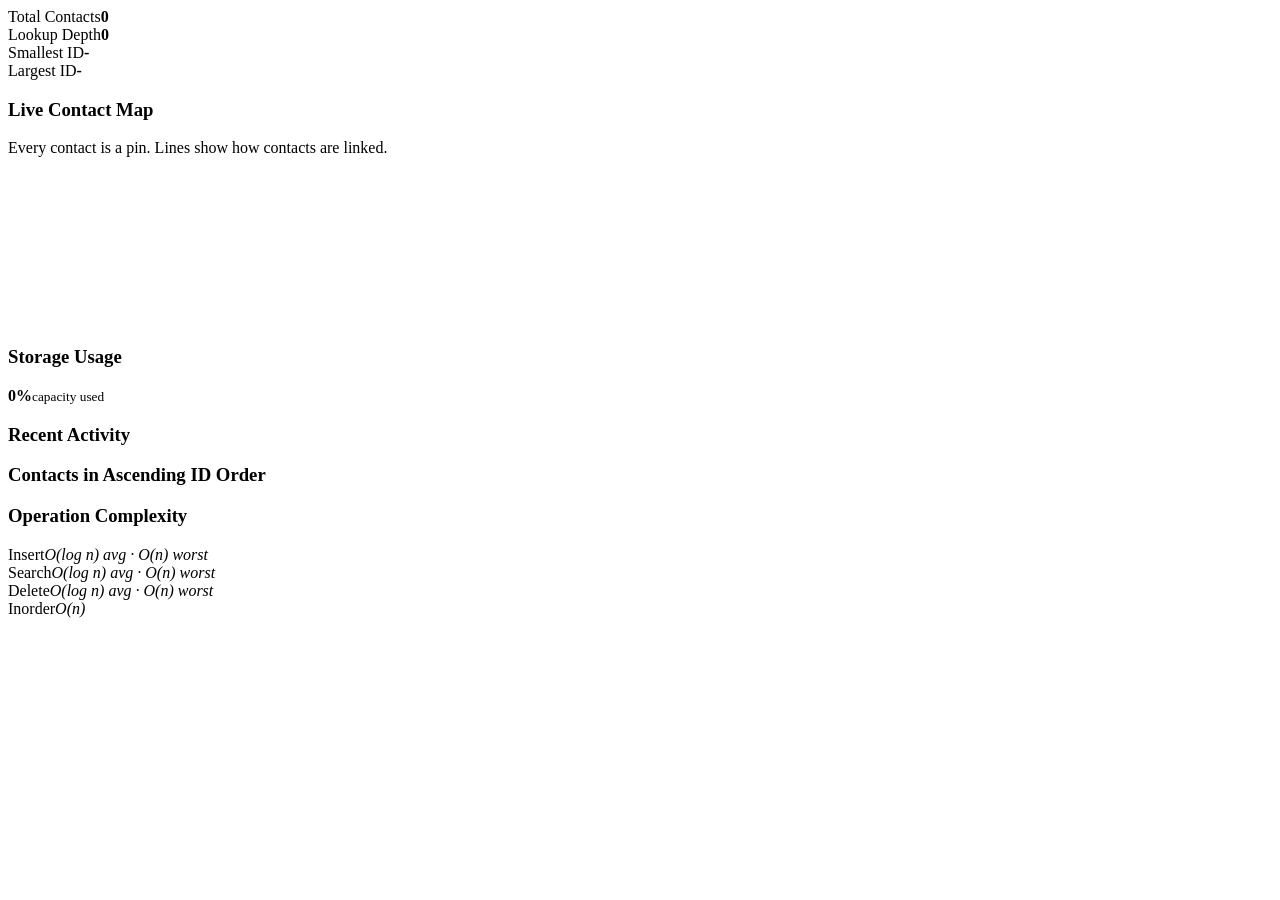
==== index.html @ 76a58af1 "Create index.html" ====
<!DOCTYPE html>
<html lang="en"><head><meta charset="UTF-8"><meta name="viewport" content="width=device-width,initial-scale=1">
<title>Good Morning, Student 👋 | ContactHub</title><link rel="stylesheet" href="style.css"></head>
<body data-page="index" data-title="Good Morning, Student 👋" data-sub="Smart contact management, organized and searchable.">
<main class="content">

<section class="stats">
 <div class="panel stat"><span>Total Contacts</span><b id="s-count">0</b><i></i></div>
 <div class="panel stat"><span>Lookup Depth</span><b id="s-height">0</b><i></i></div>
 <div class="panel stat"><span>Smallest ID</span><b id="s-min">-</b><i></i></div>
 <div class="panel stat"><span>Largest ID</span><b id="s-max">-</b><i></i></div>
</section>
<section class="grid2">
 <div class="panel"><h3>Live Contact Map</h3><p class="mut">Every contact is a pin. Lines show how contacts are linked.</p><div class="map"><svg id="tree"></svg></div></div>
 <div class="col">
  <div class="panel"><h3>Storage Usage</h3><div class="ringwrap"><div class="ring" id="ring"><div><b id="ring-v">0%</b><small>capacity used</small></div></div></div></div>
  <div class="panel"><h3>Recent Activity</h3><ul class="feed" id="feed"></ul></div>
 </div>
</section>
<section class="panel"><h3>Contacts in Ascending ID Order</h3><div class="chips" id="chips"></div></section>
<section class="panel"><h3>Operation Complexity</h3>
 <div class="bars"><div><span>Insert</span><em style="--w:55%">O(log n) avg · O(n) worst</em></div><div><span>Search</span><em style="--w:55%">O(log n) avg · O(n) worst</em></div><div><span>Delete</span><em style="--w:55%">O(log n) avg · O(n) worst</em></div><div><span>Inorder</span><em style="--w:90%">O(n)</em></div></div></section>
</main>
<script src="app.js"></script></body></html>
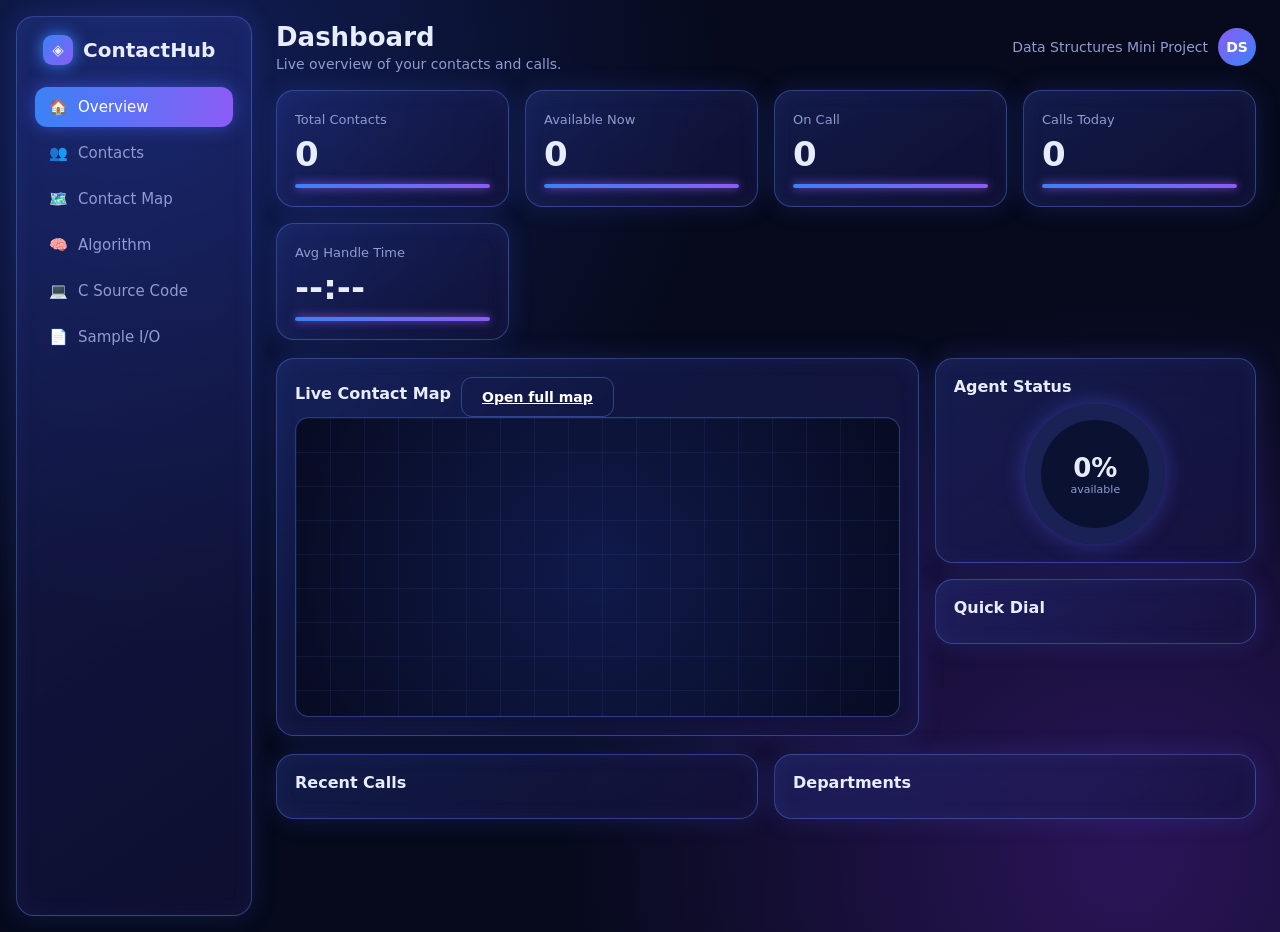
==== commit 96350b7c: "Update index.html" ====
--- a/index.html
+++ b/index.html
@@ -1,24 +1,25 @@
 <!DOCTYPE html>
 <html lang="en"><head><meta charset="UTF-8"><meta name="viewport" content="width=device-width,initial-scale=1">
-<title>Good Morning, Student 👋 | ContactHub</title><link rel="stylesheet" href="style.css"></head>
-<body data-page="index" data-title="Good Morning, Student 👋" data-sub="Smart contact management, organized and searchable.">
+<title>Dashboard | ContactHub</title><link rel="stylesheet" href="style.css"></head>
+<body data-page="index" data-title="Dashboard" data-sub="Live overview of your contacts and calls.">
 <main class="content">
-
 <section class="stats">
- <div class="panel stat"><span>Total Contacts</span><b id="s-count">0</b><i></i></div>
- <div class="panel stat"><span>Lookup Depth</span><b id="s-height">0</b><i></i></div>
- <div class="panel stat"><span>Smallest ID</span><b id="s-min">-</b><i></i></div>
- <div class="panel stat"><span>Largest ID</span><b id="s-max">-</b><i></i></div>
+ <div class="panel stat"><span>Total Contacts</span><b id="s-total">0</b><i></i></div>
+ <div class="panel stat"><span>Available Now</span><b id="s-av">0</b><i></i></div>
+ <div class="panel stat"><span>On Call</span><b id="s-on">0</b><i></i></div>
+ <div class="panel stat"><span>Calls Today</span><b id="s-calls">0</b><i></i></div>
+ <div class="panel stat"><span>Avg Handle Time</span><b id="s-aht">--:--</b><i></i></div>
 </section>
 <section class="grid2">
- <div class="panel"><h3>Live Contact Map</h3><p class="mut">Every contact is a pin. Lines show how contacts are linked.</p><div class="map"><svg id="tree"></svg></div></div>
+ <div class="panel"><div class="row between"><h3>Live Contact Map</h3><a class="btn ghost" href="map.html">Open full map</a></div><div class="map"><svg id="map"></svg></div></div>
  <div class="col">
-  <div class="panel"><h3>Storage Usage</h3><div class="ringwrap"><div class="ring" id="ring"><div><b id="ring-v">0%</b><small>capacity used</small></div></div></div></div>
-  <div class="panel"><h3>Recent Activity</h3><ul class="feed" id="feed"></ul></div>
+  <div class="panel"><h3>Agent Status</h3><div class="ringwrap"><div class="ring" id="ring"><div><b id="ring-v">0%</b><small>available</small></div></div></div><div class="legend" id="legend"></div></div>
+  <div class="panel"><h3>Quick Dial</h3><ul class="ul" id="dial"></ul></div>
  </div>
 </section>
-<section class="panel"><h3>Contacts in Ascending ID Order</h3><div class="chips" id="chips"></div></section>
-<section class="panel"><h3>Operation Complexity</h3>
- <div class="bars"><div><span>Insert</span><em style="--w:55%">O(log n) avg · O(n) worst</em></div><div><span>Search</span><em style="--w:55%">O(log n) avg · O(n) worst</em></div><div><span>Delete</span><em style="--w:55%">O(log n) avg · O(n) worst</em></div><div><span>Inorder</span><em style="--w:90%">O(n)</em></div></div></section>
+<section class="grid2 eq">
+ <div class="panel"><h3>Recent Calls</h3><ul class="feed" id="feed"></ul></div>
+ <div class="panel"><h3>Departments</h3><div class="bars" id="depts"></div></div>
+</section>
 </main>
 <script src="app.js"></script></body></html>
--- a/style.css
+++ b/style.css
@@ -0,0 +1,55 @@
+:root{--bg:#060a1c;--line:rgba(96,140,255,.38);--blue:#3b82f6;--violet:#8b5cf6;--txt:#e8ecff;--mut:#8f9bd1;--ok:#22d3a6;--bad:#ff5c7a}
+*{box-sizing:border-box;margin:0;padding:0}
+body{font-family:'Segoe UI',system-ui,sans-serif;color:var(--txt);min-height:100vh;display:flex;
+background:radial-gradient(circle at 12% 8%,rgba(40,70,200,.35),transparent 40%),radial-gradient(circle at 88% 92%,rgba(110,40,200,.35),transparent 40%),var(--bg)}
+.side{width:236px;flex:none;height:100vh;position:sticky;top:0;margin:16px 0 16px 16px;padding:20px 14px;display:flex;flex-direction:column;gap:22px}
+.logo{display:flex;align-items:center;gap:10px;font-size:20px;font-weight:700;padding:0 8px}
+.logo i{width:30px;height:30px;border-radius:9px;background:linear-gradient(135deg,var(--blue),var(--violet));box-shadow:0 0 16px var(--blue);display:grid;place-items:center;font-style:normal;font-size:15px}
+.side nav{display:flex;flex-direction:column;gap:6px}
+.side a{color:var(--mut);text-decoration:none;padding:11px 14px;border-radius:12px;font-size:15px;display:flex;gap:10px;transition:.2s}
+.side a:hover{color:#fff;background:rgba(90,120,255,.12)}
+.side a.on{color:#fff;background:linear-gradient(90deg,var(--blue),var(--violet));box-shadow:0 0 18px rgba(80,100,255,.55)}
+.content{flex:1;min-width:0;padding:22px 24px 40px;display:flex;flex-direction:column;gap:18px}
+.top{display:flex;justify-content:space-between;align-items:center;gap:12px}
+.top h1{font-size:26px}.top p{color:var(--mut);font-size:14px;margin-top:4px}
+.user{display:flex;align-items:center;gap:10px;font-size:14px;color:var(--mut)}
+.user b{width:38px;height:38px;border-radius:50%;background:linear-gradient(135deg,var(--violet),var(--blue));display:grid;place-items:center;color:#fff}
+.panel{background:linear-gradient(145deg,rgba(45,65,170,.32),rgba(20,18,62,.6));border:1px solid var(--line);border-radius:18px;padding:18px;backdrop-filter:blur(12px);
+box-shadow:0 0 26px rgba(80,100,255,.18),inset 0 0 22px rgba(130,150,255,.06)}
+.panel h3{font-size:16px;margin-bottom:8px}.mut{color:var(--mut);font-size:13px;margin-bottom:10px}
+.stats{display:grid;grid-template-columns:repeat(4,1fr);gap:16px}
+.stat span{color:var(--mut);font-size:13px}.stat b{display:block;font-size:34px;margin:6px 0 10px}
+.stat i{display:block;height:4px;border-radius:4px;background:linear-gradient(90deg,var(--blue),var(--violet));box-shadow:0 0 10px var(--violet)}
+.grid2{display:grid;grid-template-columns:2fr 1fr;gap:16px}.grid2.eq{grid-template-columns:1fr 1fr}.col{display:flex;flex-direction:column;gap:16px}
+.map{border-radius:14px;border:1px solid var(--line);overflow:auto;min-height:300px;
+background:linear-gradient(rgba(90,130,255,.09) 1px,transparent 1px) 0 0/34px 34px,linear-gradient(90deg,rgba(90,130,255,.09) 1px,transparent 1px) 0 0/34px 34px,radial-gradient(circle,#101a4a,#070b22)}
+.map.big{min-height:460px;margin-top:10px}.map svg{display:block;width:100%;height:auto;min-height:280px}
+.edge{stroke:rgba(90,140,255,.7);stroke-width:2;filter:drop-shadow(0 0 4px #3b82f6)}.edge.on{stroke:var(--violet);stroke-width:3.5;filter:drop-shadow(0 0 8px #a78bfa)}
+.pin circle{fill:#14205e;stroke:var(--blue);stroke-width:2.5;filter:drop-shadow(0 0 7px #3b82f6);transition:.25s}
+.pin text{fill:#fff;font-size:14px;font-weight:700;text-anchor:middle}.pin .nm{fill:var(--mut);font-size:11px;font-weight:400}
+.pin.on circle{fill:var(--violet);stroke:#fff;filter:drop-shadow(0 0 12px #a78bfa)}
+.ringwrap{display:grid;place-items:center}
+.ring{--p:0;width:140px;height:140px;border-radius:50%;background:conic-gradient(var(--blue),var(--violet) calc(var(--p)*1%),#1a2255 0);display:grid;place-items:center;box-shadow:0 0 22px rgba(90,100,255,.4)}
+.ring>div{width:108px;height:108px;border-radius:50%;background:#0b1130;display:grid;place-content:center;text-align:center}
+.ring b{font-size:26px}.ring small{color:var(--mut);font-size:11px}
+.feed{list-style:none;display:flex;flex-direction:column;gap:9px;font-size:13px}
+.feed li{padding:9px 11px;border-radius:11px;background:rgba(90,110,255,.1);border-left:3px solid var(--violet)}.feed small{display:block;color:var(--mut)}
+.chips{display:flex;flex-wrap:wrap;gap:8px}.chips span{padding:7px 13px;border-radius:20px;background:linear-gradient(90deg,rgba(59,130,246,.3),rgba(139,92,246,.3));border:1px solid var(--line);font-size:13px}
+.bars{display:flex;flex-direction:column;gap:12px}.bars div{display:grid;grid-template-columns:80px 1fr;align-items:center;gap:12px;font-size:14px}
+.bars em{font-style:normal;font-size:12px;padding:6px 10px;border-radius:8px;width:var(--w);min-width:200px;background:linear-gradient(90deg,var(--blue),var(--violet))}
+label{display:block;font-size:13px;color:var(--mut);margin-bottom:12px}
+input{display:block;width:100%;margin-top:6px;padding:11px 13px;border-radius:11px;border:1px solid var(--line);background:rgba(8,12,40,.7);color:#fff;font-size:15px}
+input:focus,.btn:focus-visible{outline:2px solid var(--violet);outline-offset:1px}
+.row{display:flex;gap:10px;align-items:center}.row.wrap{flex-wrap:wrap}.row input{margin:0;flex:1;min-width:180px}
+.btn{border:0;cursor:pointer;color:#fff;font-size:14px;font-weight:600;padding:11px 20px;border-radius:11px;background:linear-gradient(90deg,var(--blue),var(--violet));box-shadow:0 0 16px rgba(90,100,255,.5);transition:.2s}
+.btn:hover{transform:translateY(-1px);box-shadow:0 0 24px rgba(130,100,255,.8)}
+.btn.danger{background:linear-gradient(90deg,#e11d48,#9333ea)}.btn.ghost{background:transparent;border:1px solid var(--line);box-shadow:none}
+.result{margin-top:14px;padding:14px;border-radius:12px;background:rgba(8,12,40,.7);border:1px solid var(--line);font-size:14px;color:var(--mut)}
+.result.ok{color:var(--ok);border-color:var(--ok)}.result.bad{color:var(--bad);border-color:var(--bad)}
+.scroll{overflow:auto}table{width:100%;border-collapse:collapse;font-size:14px}
+th,td{text-align:left;padding:11px 12px;border-bottom:1px solid rgba(96,140,255,.18)}th{color:var(--mut);font-weight:600}tbody tr:hover{background:rgba(90,110,255,.1)}
+ol{padding-left:20px;display:flex;flex-direction:column;gap:8px;font-size:14px;line-height:1.5;color:#cdd5ff}
+pre{margin-top:12px;padding:16px;border-radius:12px;background:rgba(5,8,28,.85);border:1px solid var(--line);overflow:auto;font:13px/1.55 Consolas,monospace;color:#c7d2ff}
+.term{color:var(--ok)}
+@media(max-width:900px){body{flex-direction:column}.side{width:auto;height:auto;position:static;margin:12px 12px 0}.side nav{flex-direction:row;overflow-x:auto}.side a{white-space:nowrap}
+.stats{grid-template-columns:1fr 1fr}.grid2,.grid2.eq{grid-template-columns:1fr}.content{padding:16px 12px 30px}}
